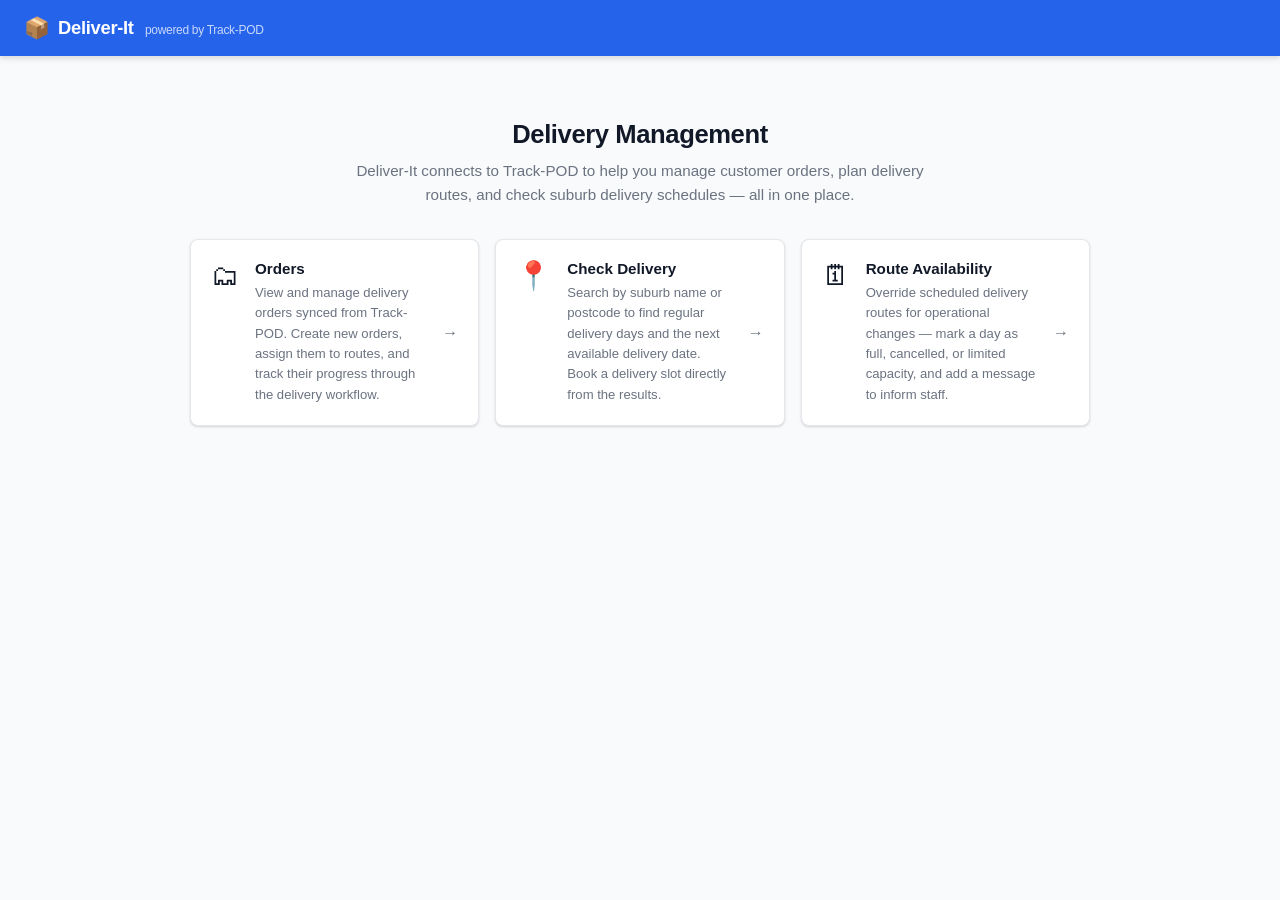
==== templates/home.html @ 315f0d28 "Add homepage with section navigation - New home.html served at / — brief description of the app with" ====
<!DOCTYPE html>
<html lang="en">
<head>
  <meta charset="UTF-8">
  <meta name="viewport" content="width=device-width, initial-scale=1.0">
  <title>Deliver-It</title>
  <link rel="stylesheet" href="/static/css/style.css">
</head>
<body>

<header class="app-header">
  <div style="display:flex;align-items:center;gap:.5rem">
    <span style="font-size:1.3rem">📦</span>
    <h1>Deliver-It <span class="subtitle">powered by Track-POD</span></h1>
  </div>
</header>

<main class="container">

  <div class="home-hero">
    <h2 class="home-title">Delivery Management</h2>
    <p class="home-desc">
      Deliver-It connects to Track-POD to help you manage customer orders,
      plan delivery routes, and check suburb delivery schedules — all in one place.
    </p>
  </div>

  <div class="home-grid">

    <a href="/app" class="home-card">
      <div class="home-card-icon">🗂</div>
      <div class="home-card-body">
        <h3>Orders</h3>
        <p>View and manage delivery orders synced from Track-POD. Create new orders, assign them to routes, and track their progress through the delivery workflow.</p>
      </div>
      <span class="home-card-arrow">→</span>
    </a>

    <a href="/app?open=suburb-search" class="home-card">
      <div class="home-card-icon">📍</div>
      <div class="home-card-body">
        <h3>Check Delivery</h3>
        <p>Search by suburb name or postcode to find regular delivery days and the next available delivery date. Book a delivery slot directly from the results.</p>
      </div>
      <span class="home-card-arrow">→</span>
    </a>

    <a href="/app?open=route-availability" class="home-card">
      <div class="home-card-icon">🗓</div>
      <div class="home-card-body">
        <h3>Route Availability</h3>
        <p>Override scheduled delivery routes for operational changes — mark a day as full, cancelled, or limited capacity, and add a message to inform staff.</p>
      </div>
      <span class="home-card-arrow">→</span>
    </a>

  </div>

</main>

</body>
</html>
---- static/css/style.css ----
/* ============================================================
   Deliver-It — stylesheet
   ============================================================ */

*, *::before, *::after { box-sizing: border-box; margin: 0; padding: 0; }

:root {
  --brand:        #2563eb;
  --brand-dark:   #1d4ed8;
  --brand-light:  #eff6ff;
  --danger:       #dc2626;
  --danger-light: #fef2f2;
  --success:      #16a34a;
  --success-light:#f0fdf4;
  --warn:         #d97706;
  --warn-light:   #fffbeb;
  --new-badge:    #f59e0b;
  --new-badge-bg: #fef3c7;
  --text:         #111827;
  --text-muted:   #6b7280;
  --border:       #e5e7eb;
  --bg:           #f9fafb;
  --surface:      #ffffff;
  --radius:       8px;
  --shadow:       0 1px 3px rgba(0,0,0,.10), 0 1px 2px rgba(0,0,0,.06);
  --shadow-md:    0 4px 6px rgba(0,0,0,.07), 0 2px 4px rgba(0,0,0,.06);
}

body {
  font-family: -apple-system, BlinkMacSystemFont, "Segoe UI", Roboto, Helvetica, Arial, sans-serif;
  font-size: 14px;
  color: var(--text);
  background: var(--bg);
  min-height: 100vh;
}

/* ---- Layout ---- */

.app-header {
  background: var(--brand);
  color: #fff;
  padding: 0 1.5rem;
  height: 56px;
  display: flex;
  align-items: center;
  justify-content: space-between;
  box-shadow: var(--shadow-md);
  position: sticky;
  top: 0;
  z-index: 100;
}

.app-header h1 {
  font-size: 1.15rem;
  font-weight: 700;
  letter-spacing: -.3px;
}

.app-header .subtitle {
  font-size: .75rem;
  opacity: .75;
  margin-left: .4rem;
  font-weight: 400;
}

.header-actions {
  display: flex;
  gap: .5rem;
  align-items: center;
}

.container {
  max-width: 1200px;
  margin: 0 auto;
  padding: 1.5rem;
}

/* ---- Panels / Cards ---- */

.card {
  background: var(--surface);
  border: 1px solid var(--border);
  border-radius: var(--radius);
  box-shadow: var(--shadow);
}

.card-header {
  display: flex;
  align-items: center;
  justify-content: space-between;
  padding: .875rem 1.25rem;
  border-bottom: 1px solid var(--border);
}

.card-header h2 {
  font-size: .9rem;
  font-weight: 600;
}

.card-body {
  padding: 1.25rem;
}

/* ---- Buttons ---- */

.btn {
  display: inline-flex;
  align-items: center;
  gap: .35rem;
  padding: .45rem .9rem;
  border-radius: 6px;
  font-size: .8rem;
  font-weight: 500;
  cursor: pointer;
  border: 1px solid transparent;
  transition: background .15s, opacity .15s;
  text-decoration: none;
  white-space: nowrap;
}

.btn:disabled { opacity: .5; cursor: not-allowed; }

.btn-primary   { background: var(--brand); color: #fff; }
.btn-primary:hover:not(:disabled) { background: var(--brand-dark); }

.btn-outline {
  background: transparent;
  border-color: var(--border);
  color: var(--text);
}
.btn-outline:hover:not(:disabled) { background: var(--bg); }

.btn-ghost {
  background: transparent;
  color: var(--text-muted);
}
.btn-ghost:hover:not(:disabled) { background: var(--bg); color: var(--text); }

.btn-danger    { background: var(--danger); color: #fff; }
.btn-danger:hover:not(:disabled) { opacity: .85; }

.btn-sm { padding: .3rem .65rem; font-size: .75rem; }

/* ---- Filters bar ---- */

.filters {
  display: flex;
  flex-wrap: wrap;
  gap: .625rem;
  align-items: flex-end;
  padding: .875rem 1.25rem;
  border-bottom: 1px solid var(--border);
  background: var(--surface);
  border-radius: var(--radius) var(--radius) 0 0;
}

.filter-group {
  display: flex;
  flex-direction: column;
  gap: .25rem;
}

.filter-group label {
  font-size: .7rem;
  font-weight: 600;
  text-transform: uppercase;
  letter-spacing: .04em;
  color: var(--text-muted);
}

input[type="date"],
input[type="text"],
input[type="number"],
input[type="tel"],
input[type="email"],
input[type="time"],
select,
textarea {
  border: 1px solid var(--border);
  border-radius: 6px;
  padding: .4rem .6rem;
  font-size: .8rem;
  color: var(--text);
  background: var(--surface);
  outline: none;
  transition: border-color .15s;
  width: 100%;
}

input:focus, select:focus, textarea:focus {
  border-color: var(--brand);
  box-shadow: 0 0 0 2px rgba(37,99,235,.15);
}

/* ---- Orders table ---- */

.orders-wrap {
  overflow-x: auto;
}

table {
  width: 100%;
  border-collapse: collapse;
  font-size: .8rem;
}

thead th {
  padding: .6rem .75rem;
  text-align: left;
  font-size: .7rem;
  font-weight: 600;
  text-transform: uppercase;
  letter-spacing: .05em;
  color: var(--text-muted);
  background: var(--bg);
  border-bottom: 1px solid var(--border);
  white-space: nowrap;
}

tbody tr {
  border-bottom: 1px solid var(--border);
  transition: background .1s;
  cursor: pointer;
}

tbody tr:last-child { border-bottom: none; }
tbody tr:hover { background: var(--brand-light); }

tbody tr.is-new { background: var(--new-badge-bg); }
tbody tr.is-new:hover { background: #fde68a44; }

td {
  padding: .625rem .75rem;
  vertical-align: middle;
}

/* ---- Badges ---- */

.badge {
  display: inline-flex;
  align-items: center;
  gap: .25rem;
  padding: .2rem .5rem;
  border-radius: 9999px;
  font-size: .68rem;
  font-weight: 600;
  white-space: nowrap;
}

.badge-new      { background: var(--new-badge-bg); color: var(--new-badge); }
.badge-status   { background: var(--bg); color: var(--text-muted); border: 1px solid var(--border); }
.badge-delivered{ background: var(--success-light); color: var(--success); }
.badge-progress { background: var(--brand-light); color: var(--brand); }
.badge-failed   { background: var(--danger-light); color: var(--danger); }

/* ---- Empty / loading states ---- */

.state-msg {
  text-align: center;
  padding: 3rem 1rem;
  color: var(--text-muted);
}

.state-msg .icon { font-size: 2rem; margin-bottom: .5rem; }

.spinner {
  width: 24px; height: 24px;
  border: 3px solid var(--border);
  border-top-color: var(--brand);
  border-radius: 50%;
  animation: spin .7s linear infinite;
  margin: 0 auto .75rem;
}

@keyframes spin { to { transform: rotate(360deg); } }

/* ---- Detail / Edit panel (slide-over) ---- */

.overlay {
  position: fixed; inset: 0;
  background: rgba(0,0,0,.45);
  z-index: 200;
  display: none;
  align-items: flex-start;
  justify-content: flex-end;
}

.overlay.open { display: flex; }

.slide-panel {
  width: min(520px, 100vw);
  height: 100vh;
  background: var(--surface);
  box-shadow: -4px 0 24px rgba(0,0,0,.15);
  overflow-y: auto;
  display: flex;
  flex-direction: column;
  animation: slideIn .2s ease;
}

@keyframes slideIn {
  from { transform: translateX(100%); }
  to   { transform: translateX(0); }
}

.panel-header {
  padding: 1rem 1.25rem;
  border-bottom: 1px solid var(--border);
  display: flex;
  align-items: center;
  justify-content: space-between;
  gap: .5rem;
  position: sticky;
  top: 0;
  background: var(--surface);
  z-index: 1;
}

.panel-header h2 { font-size: .95rem; font-weight: 700; }

.panel-body {
  padding: 1.25rem;
  flex: 1;
}

.panel-footer {
  padding: 1rem 1.25rem;
  border-top: 1px solid var(--border);
  display: flex;
  gap: .5rem;
  justify-content: flex-end;
  position: sticky;
  bottom: 0;
  background: var(--surface);
}

/* ---- Form grid ---- */

.form-grid {
  display: grid;
  grid-template-columns: 1fr 1fr;
  gap: .875rem;
}

.form-grid .full { grid-column: 1 / -1; }

.form-group {
  display: flex;
  flex-direction: column;
  gap: .3rem;
}

.form-group label {
  font-size: .72rem;
  font-weight: 600;
  color: var(--text-muted);
}

.form-group label .required { color: var(--danger); margin-left: 2px; }

/* ---- Section heading inside panel ---- */

.section-title {
  font-size: .7rem;
  font-weight: 700;
  text-transform: uppercase;
  letter-spacing: .06em;
  color: var(--text-muted);
  padding-bottom: .4rem;
  border-bottom: 1px solid var(--border);
  margin-bottom: .75rem;
}

/* ---- Order items ---- */

.items-list { margin-top: .5rem; }

.item-row {
  display: grid;
  grid-template-columns: 1fr 80px 90px 28px;
  gap: .4rem;
  align-items: center;
  margin-bottom: .4rem;
}

.item-row input { font-size: .78rem; }

.add-item-btn {
  margin-top: .4rem;
  font-size: .75rem;
  color: var(--brand);
  background: none;
  border: none;
  cursor: pointer;
  padding: 0;
  display: inline-flex;
  align-items: center;
  gap: .25rem;
}

.add-item-btn:hover { text-decoration: underline; }

/* ---- Notification toast ---- */

#toast {
  position: fixed;
  bottom: 1.5rem;
  right: 1.5rem;
  z-index: 500;
  display: flex;
  flex-direction: column;
  gap: .5rem;
}

.toast-msg {
  padding: .65rem 1rem;
  border-radius: 8px;
  background: var(--text);
  color: #fff;
  font-size: .8rem;
  box-shadow: var(--shadow-md);
  animation: toastIn .2s ease;
  max-width: 320px;
}

.toast-msg.success { background: var(--success); }
.toast-msg.error   { background: var(--danger); }

@keyframes toastIn { from { opacity: 0; transform: translateY(8px); } }

/* ---- Badge new blinking dot ---- */

.dot-new {
  width: 8px; height: 8px;
  border-radius: 50%;
  background: var(--new-badge);
  display: inline-block;
  animation: pulse 1.5s infinite;
  flex-shrink: 0;
}

@keyframes pulse {
  0%, 100% { opacity: 1; }
  50%       { opacity: .3; }
}

/* ---- Detail view (read-only) ---- */

.detail-field {
  display: flex;
  flex-direction: column;
  gap: .15rem;
  margin-bottom: .75rem;
}

.detail-field .label {
  font-size: .68rem;
  font-weight: 600;
  text-transform: uppercase;
  letter-spacing: .05em;
  color: var(--text-muted);
}

.detail-field .value {
  font-size: .85rem;
  color: var(--text);
  word-break: break-word;
}

.detail-grid {
  display: grid;
  grid-template-columns: 1fr 1fr;
  gap: .5rem 1rem;
}

.detail-grid .full { grid-column: 1 / -1; }

/* ---- Route sections in orders table ---- */

tr.route-section-hdr > td {
  background: var(--bg);
  border-top: 2px solid var(--border);
  padding: .4rem .75rem;
}

tr.route-section-hdr:hover > td { background: var(--bg); }
tr.route-section-hdr { cursor: default; }

.route-section-inner {
  display: flex;
  align-items: center;
  gap: .625rem;
}

.route-section-name {
  font-weight: 700;
  font-size: .82rem;
}

.route-section-meta {
  font-size: .75rem;
  color: var(--text-muted);
}

.badge-route-draft    { background: var(--bg); color: var(--text-muted); border: 1px solid var(--border); }
.badge-route-ready    { background: var(--brand-light); color: var(--brand); }
.badge-route-loaded   { background: var(--warn-light); color: var(--warn); }
.badge-route-progress { background: #fef3c7; color: #b45309; }
.badge-route-closed   { background: var(--success-light); color: var(--success); }

/* ---- Current / next stop highlighting (InProgress routes) ---- */

tbody tr.is-current-stop { background: #fef3c7; }
tbody tr.is-current-stop:hover { background: #fde68a; }
tbody tr.is-next-stop { background: var(--bg); }

.badge-current-stop { background: #f59e0b; color: #fff; }
.badge-next-stop    { background: var(--bg); color: var(--text-muted); border: 1px solid var(--border); }

/* Collapsible route stops */
.route-stop {
  border-bottom: 1px solid var(--border);
}
.route-stop > summary {
  display: flex;
  gap: .75rem;
  padding: .6rem 0;
  cursor: pointer;
  align-items: flex-start;
  list-style: none;
  user-select: none;
}
.route-stop > summary::-webkit-details-marker { display: none; }
.route-stop > summary .stop-chevron {
  margin-left: auto;
  flex-shrink: 0;
  font-size: .65rem;
  color: var(--text-muted);
  transition: transform .15s;
  padding-top: .2rem;
}
.route-stop:not([open]) > summary .stop-chevron { transform: rotate(-90deg); }
.route-stop-orders {
  padding-left: calc(24px + .75rem);
  padding-bottom: .4rem;
}

/* ---- Homepage ---- */

.home-back {
  font-size: 1.3rem;
  text-decoration: none;
  line-height: 1;
  opacity: .9;
  transition: opacity .15s;
}
.home-back:hover { opacity: 1; }

.home-hero {
  max-width: 600px;
  margin: 2.5rem auto 2rem;
  text-align: center;
}

.home-title {
  font-size: 1.6rem;
  font-weight: 700;
  letter-spacing: -.4px;
  margin-bottom: .6rem;
}

.home-desc {
  font-size: .95rem;
  color: var(--text-muted);
  line-height: 1.6;
}

.home-grid {
  display: grid;
  grid-template-columns: repeat(auto-fit, minmax(260px, 1fr));
  gap: 1rem;
  max-width: 900px;
  margin: 0 auto 3rem;
}

.home-card {
  display: flex;
  align-items: flex-start;
  gap: 1rem;
  padding: 1.25rem;
  background: var(--surface);
  border: 1px solid var(--border);
  border-radius: var(--radius);
  box-shadow: var(--shadow);
  text-decoration: none;
  color: var(--text);
  transition: box-shadow .15s, border-color .15s, transform .15s;
}

.home-card:hover {
  box-shadow: var(--shadow-md);
  border-color: var(--brand);
  transform: translateY(-2px);
}

.home-card-icon {
  font-size: 1.75rem;
  line-height: 1;
  flex-shrink: 0;
  margin-top: .1rem;
}

.home-card-body { flex: 1; }

.home-card-body h3 {
  font-size: .95rem;
  font-weight: 700;
  margin-bottom: .35rem;
}

.home-card-body p {
  font-size: .82rem;
  color: var(--text-muted);
  line-height: 1.55;
  margin: 0;
}

.home-card-arrow {
  font-size: 1rem;
  color: var(--text-muted);
  flex-shrink: 0;
  align-self: center;
  transition: color .15s, transform .15s;
}

.home-card:hover .home-card-arrow {
  color: var(--brand);
  transform: translateX(3px);
}

/* ---- Filter nav ---- */

.filter-nav {
  display: flex;
  gap: .5rem;
  align-items: flex-end;
  margin-left: auto;
}

/* ---- Responsive ---- */

@media (max-width: 640px) {
  /* Header */
  .app-header {
    height: auto;
    min-height: 56px;
    flex-wrap: wrap;
    padding: .5rem .75rem;
    gap: .4rem;
  }
  .app-header .subtitle { display: none; }
  .header-actions {
    width: 100%;
    flex-wrap: wrap;
    gap: .35rem;
  }
  .header-actions .btn-sm {
    flex: 1 1 auto;
    justify-content: center;
    min-width: 0;
    padding: .45rem .5rem;
  }

  /* Layout */
  .container { padding: .75rem; }

  /* Filters */
  .filters { flex-direction: column; align-items: stretch; }
  .filter-group { width: 100%; }
  .filter-nav {
    display: flex;
    gap: .35rem;
    margin-left: 0;
    width: 100%;
  }
  .filter-nav .btn { flex: 1; justify-content: center; }

  /* Card header */
  .card-header { flex-direction: column; align-items: flex-start; gap: .5rem; }
  .card-header > div { align-self: flex-end; }
  .card-header > div > p { display: none; }

  /* Orders table — hide less-critical columns */
  table thead th:nth-child(1),
  table tbody td:nth-child(1),
  table thead th:nth-child(4),
  table tbody td:nth-child(4),
  table thead th:nth-child(5),
  table tbody td:nth-child(5) { display: none; }

  /* Forms */
  .form-grid { grid-template-columns: 1fr; }
  .detail-grid { grid-template-columns: 1fr; }

  /* Slide-over → bottom sheet */
  .overlay {
    align-items: flex-end;
    justify-content: stretch;
  }
  .slide-panel {
    width: 100%;
    height: 90dvh;
    height: 90vh;
    border-radius: 16px 16px 0 0;
    box-shadow: 0 -4px 24px rgba(0,0,0,.2);
    animation: slideUp .25s ease;
  }
  .slide-panel::before {
    content: "";
    display: block;
    width: 40px;
    height: 4px;
    border-radius: 2px;
    background: var(--border);
    margin: .6rem auto 0;
    flex-shrink: 0;
  }
  @keyframes slideUp {
    from { transform: translateY(100%); }
    to   { transform: translateY(0); }
  }

  /* Toast — full width */
  #toast { left: .75rem; right: .75rem; bottom: 1rem; }
  .toast-msg { max-width: 100%; }

  /* Buttons — larger tap targets */
  .btn-sm { min-height: 36px; }
}
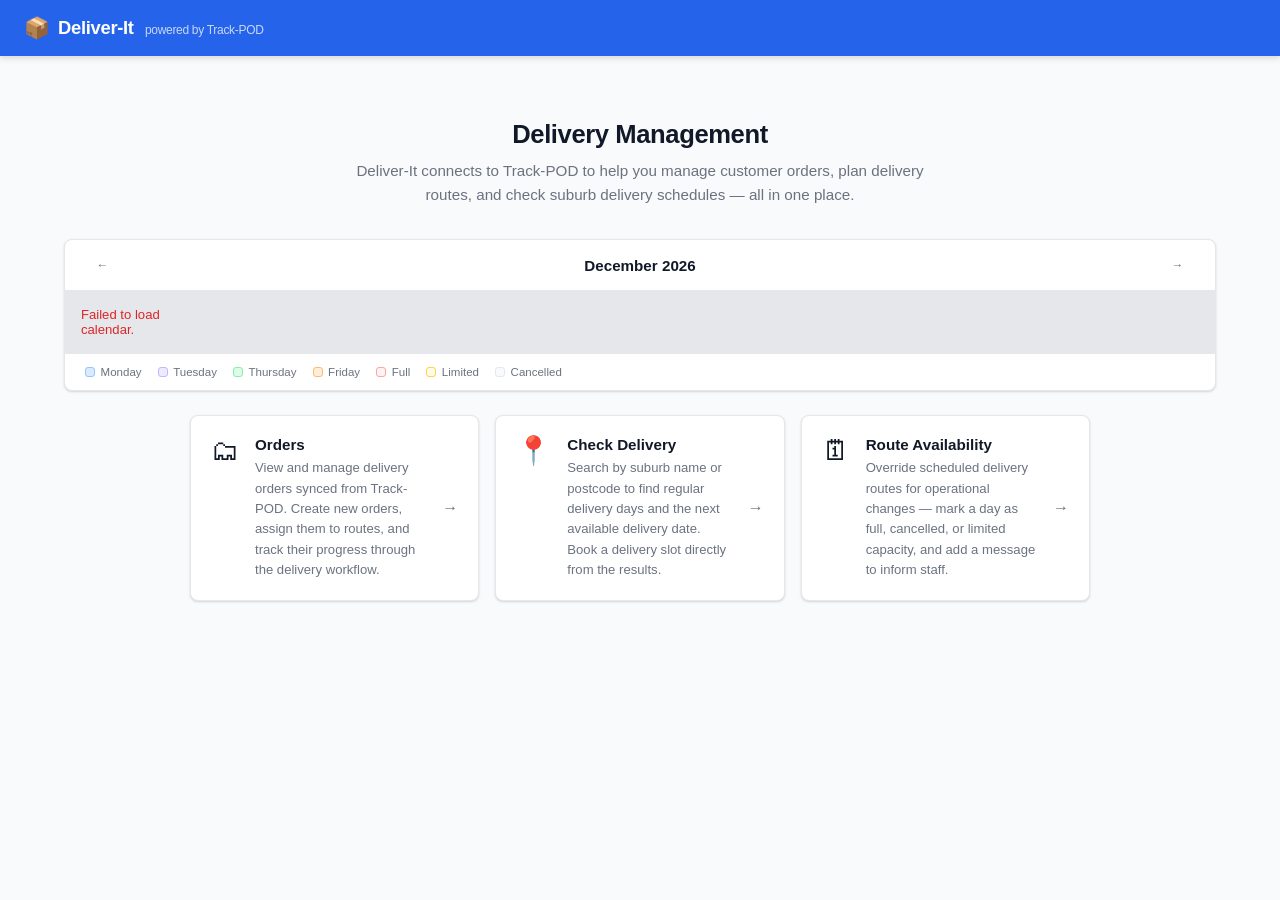
==== commit d2228480: "Add route calendar to homepage - New /api/calendar?year=&month= endpoint returns per-day delivery st" ====
--- a/templates/home.html
+++ b/templates/home.html
@@ -25,6 +25,28 @@
     </p>
   </div>
 
+  <!-- ====== Route Calendar ====== -->
+  <section class="cal-section card">
+    <div class="cal-nav">
+      <button class="btn btn-ghost btn-sm" id="cal-prev">←</button>
+      <h3 id="cal-title" class="cal-month-title"></h3>
+      <button class="btn btn-ghost btn-sm" id="cal-next">→</button>
+    </div>
+    <div id="cal-grid" class="cal-grid">
+      <div class="cal-loading"><div class="spinner"></div></div>
+    </div>
+    <div class="cal-legend">
+      <span class="cal-legend-item"><span class="cal-dot area-monday"></span>Monday</span>
+      <span class="cal-legend-item"><span class="cal-dot area-tuesday"></span>Tuesday</span>
+      <span class="cal-legend-item"><span class="cal-dot area-thursday"></span>Thursday</span>
+      <span class="cal-legend-item"><span class="cal-dot area-friday"></span>Friday</span>
+      <span class="cal-legend-item"><span class="cal-dot status-full"></span>Full</span>
+      <span class="cal-legend-item"><span class="cal-dot status-limited"></span>Limited</span>
+      <span class="cal-legend-item"><span class="cal-dot status-cancelled"></span>Cancelled</span>
+    </div>
+  </section>
+
+  <!-- ====== Section cards ====== -->
   <div class="home-grid">
 
     <a href="/app" class="home-card">
@@ -58,5 +80,132 @@
 
 </main>
 
+<script>
+(function () {
+  "use strict";
+
+  const AREA_SHORT = { Monday: "Mon", Tuesday: "Tue", Thursday: "Thu", Friday: "Fri" };
+  const MONTH_NAMES = [
+    "January","February","March","April","May","June",
+    "July","August","September","October","November","December"
+  ];
+  const DAY_HEADERS = ["Mon","Tue","Wed","Thu","Fri","Sat","Sun"];
+
+  let calYear, calMonth;
+
+  function initMonth() {
+    const now = new Date();
+    calYear  = now.getFullYear();
+    calMonth = now.getMonth() + 1; // 1-based
+  }
+
+  function updateTitle() {
+    document.getElementById("cal-title").textContent =
+      `${MONTH_NAMES[calMonth - 1]} ${calYear}`;
+  }
+
+  async function loadCalendar() {
+    updateTitle();
+    const grid = document.getElementById("cal-grid");
+    grid.innerHTML = '<div class="cal-loading"><div class="spinner"></div></div>';
+
+    let data;
+    try {
+      const res = await fetch(`/api/calendar?year=${calYear}&month=${calMonth}`);
+      if (!res.ok) throw new Error(res.statusText);
+      data = await res.json();
+    } catch (e) {
+      grid.innerHTML = `<p style="padding:1rem;color:var(--danger);font-size:.82rem">Failed to load calendar.</p>`;
+      return;
+    }
+
+    renderGrid(data);
+  }
+
+  function renderGrid(data) {
+    const grid = document.getElementById("cal-grid");
+    const today = new Date().toISOString().slice(0, 10);
+
+    // Day-of-week headers
+    let html = DAY_HEADERS.map(d =>
+      `<div class="cal-header-cell">${d}</div>`
+    ).join("");
+
+    // Determine the first day of the month and pad with empty cells
+    // JS Date: 0=Sun…6=Sat; we want Mon=0…Sun=6
+    const firstDate = new Date(calYear, calMonth - 1, 1);
+    const firstDow  = (firstDate.getDay() + 6) % 7; // Mon-based offset
+    const daysInMonth = new Date(calYear, calMonth, 0).getDate();
+
+    for (let pad = 0; pad < firstDow; pad++) {
+      html += `<div class="cal-cell cal-cell-empty"></div>`;
+    }
+
+    for (let day = 1; day <= daysInMonth; day++) {
+      const iso  = `${calYear}-${String(calMonth).padStart(2,"0")}-${String(day).padStart(2,"0")}`;
+      const info = data[iso] || {};
+      const { area, status, message, holiday } = info;
+
+      const isToday   = iso === today;
+      const isWeekend = !area && !holiday;
+      const isPast    = iso < today;
+
+      let classes = "cal-cell";
+      if (isToday)   classes += " cal-today";
+      if (isPast)    classes += " cal-past";
+      if (isWeekend) classes += " cal-weekend";
+      if (holiday)   classes += " cal-holiday";
+
+      let areaChip = "";
+      if (area) {
+        const areaClass = `area-${area.toLowerCase()}`;
+        const statusClass = (status && status !== "normal") ? ` status-${status}` : "";
+        const label = AREA_SHORT[area] || area;
+        areaChip = `<span class="cal-chip ${areaClass}${statusClass}" title="${escHtml(message || status)}">${label}</span>`;
+      } else if (holiday) {
+        areaChip = `<span class="cal-chip cal-chip-holiday" title="WA Public Holiday">Holiday</span>`;
+      }
+
+      const link = area ? `/app?date=${iso}` : null;
+      const inner = `
+        <span class="cal-day-num">${day}</span>
+        ${areaChip}
+      `;
+
+      if (link) {
+        html += `<a href="${link}" class="${classes}">${inner}</a>`;
+      } else {
+        html += `<div class="${classes}">${inner}</div>`;
+      }
+    }
+
+    grid.innerHTML = html;
+  }
+
+  function escHtml(s) {
+    return String(s || "")
+      .replace(/&/g, "&amp;")
+      .replace(/</g, "&lt;")
+      .replace(/>/g, "&gt;")
+      .replace(/"/g, "&quot;");
+  }
+
+  document.getElementById("cal-prev").addEventListener("click", () => {
+    calMonth--;
+    if (calMonth < 1) { calMonth = 12; calYear--; }
+    loadCalendar();
+  });
+
+  document.getElementById("cal-next").addEventListener("click", () => {
+    calMonth++;
+    if (calMonth > 12) { calMonth = 1; calYear++; }
+    loadCalendar();
+  });
+
+  initMonth();
+  loadCalendar();
+})();
+</script>
+
 </body>
 </html>
--- a/static/css/style.css
+++ b/static/css/style.css
@@ -543,6 +543,160 @@
 .route-stop-orders {
   padding-left: calc(24px + .75rem);
   padding-bottom: .4rem;
+}
+
+/* ---- Route Calendar ---- */
+
+.cal-section {
+  margin-bottom: 1.5rem;
+}
+
+.cal-nav {
+  display: flex;
+  align-items: center;
+  justify-content: space-between;
+  padding: .75rem 1.25rem;
+  border-bottom: 1px solid var(--border);
+}
+
+.cal-month-title {
+  font-size: .95rem;
+  font-weight: 700;
+  min-width: 160px;
+  text-align: center;
+}
+
+.cal-grid {
+  display: grid;
+  grid-template-columns: repeat(7, 1fr);
+  gap: 1px;
+  background: var(--border);
+  border-bottom: 1px solid var(--border);
+}
+
+.cal-loading {
+  grid-column: 1 / -1;
+  display: flex;
+  justify-content: center;
+  padding: 2rem;
+  background: var(--surface);
+}
+
+.cal-header-cell {
+  background: var(--bg);
+  padding: .4rem .5rem;
+  font-size: .68rem;
+  font-weight: 700;
+  text-transform: uppercase;
+  letter-spacing: .05em;
+  color: var(--text-muted);
+  text-align: center;
+}
+
+.cal-cell {
+  background: var(--surface);
+  min-height: 60px;
+  padding: .4rem .5rem;
+  display: flex;
+  flex-direction: column;
+  align-items: flex-start;
+  gap: .3rem;
+  text-decoration: none;
+  color: var(--text);
+  transition: background .1s;
+}
+
+a.cal-cell:hover { background: var(--brand-light); }
+
+.cal-cell-empty { background: var(--bg); }
+.cal-weekend    { background: var(--bg); }
+.cal-holiday    { background: #fffbeb; }
+
+.cal-past .cal-day-num { color: var(--text-muted); }
+.cal-past .cal-chip    { opacity: .55; }
+
+.cal-today { background: var(--brand-light) !important; }
+.cal-today .cal-day-num {
+  background: var(--brand);
+  color: #fff;
+  border-radius: 50%;
+  width: 20px;
+  height: 20px;
+  display: flex;
+  align-items: center;
+  justify-content: center;
+  font-size: .7rem;
+}
+
+.cal-day-num {
+  font-size: .75rem;
+  font-weight: 600;
+  color: var(--text);
+  line-height: 1;
+}
+
+/* Area chips */
+.cal-chip {
+  font-size: .65rem;
+  font-weight: 700;
+  padding: .15rem .4rem;
+  border-radius: 4px;
+  white-space: nowrap;
+  line-height: 1.4;
+}
+
+.area-monday    { background: #dbeafe; color: #1e40af; }
+.area-tuesday   { background: #ede9fe; color: #5b21b6; }
+.area-thursday  { background: #dcfce7; color: #15803d; }
+.area-friday    { background: #ffedd5; color: #c2410c; }
+.cal-chip-holiday { background: #fef9c3; color: #854d0e; }
+
+/* Override status modifiers on chips */
+.cal-chip.status-full      { background: var(--danger-light); color: var(--danger); }
+.cal-chip.status-limited   { background: var(--warn-light);   color: var(--warn);   }
+.cal-chip.status-cancelled {
+  background: var(--bg);
+  color: var(--text-muted);
+  text-decoration: line-through;
+}
+.cal-chip.status-rescheduled { background: #f0fdf4; color: var(--success); }
+
+/* Legend */
+.cal-legend {
+  display: flex;
+  flex-wrap: wrap;
+  gap: .5rem 1rem;
+  padding: .75rem 1.25rem;
+}
+
+.cal-legend-item {
+  display: flex;
+  align-items: center;
+  gap: .35rem;
+  font-size: .72rem;
+  color: var(--text-muted);
+}
+
+.cal-dot {
+  display: inline-block;
+  width: 10px;
+  height: 10px;
+  border-radius: 3px;
+  flex-shrink: 0;
+}
+
+.cal-dot.area-monday    { background: #dbeafe; border: 1px solid #93c5fd; }
+.cal-dot.area-tuesday   { background: #ede9fe; border: 1px solid #c4b5fd; }
+.cal-dot.area-thursday  { background: #dcfce7; border: 1px solid #86efac; }
+.cal-dot.area-friday    { background: #ffedd5; border: 1px solid #fdba74; }
+.cal-dot.status-full    { background: var(--danger-light); border: 1px solid #fca5a5; }
+.cal-dot.status-limited { background: var(--warn-light);   border: 1px solid #fcd34d; }
+.cal-dot.status-cancelled { background: var(--bg);         border: 1px solid var(--border); }
+
+/* Calendar mobile */
+@media (max-width: 640px) {
+  .cal-cell { min-height: 44px; padding: .3rem; }
+  .cal-chip { font-size: .6rem; padding: .1rem .3rem; }
 }
 
 /* ---- Homepage ---- */
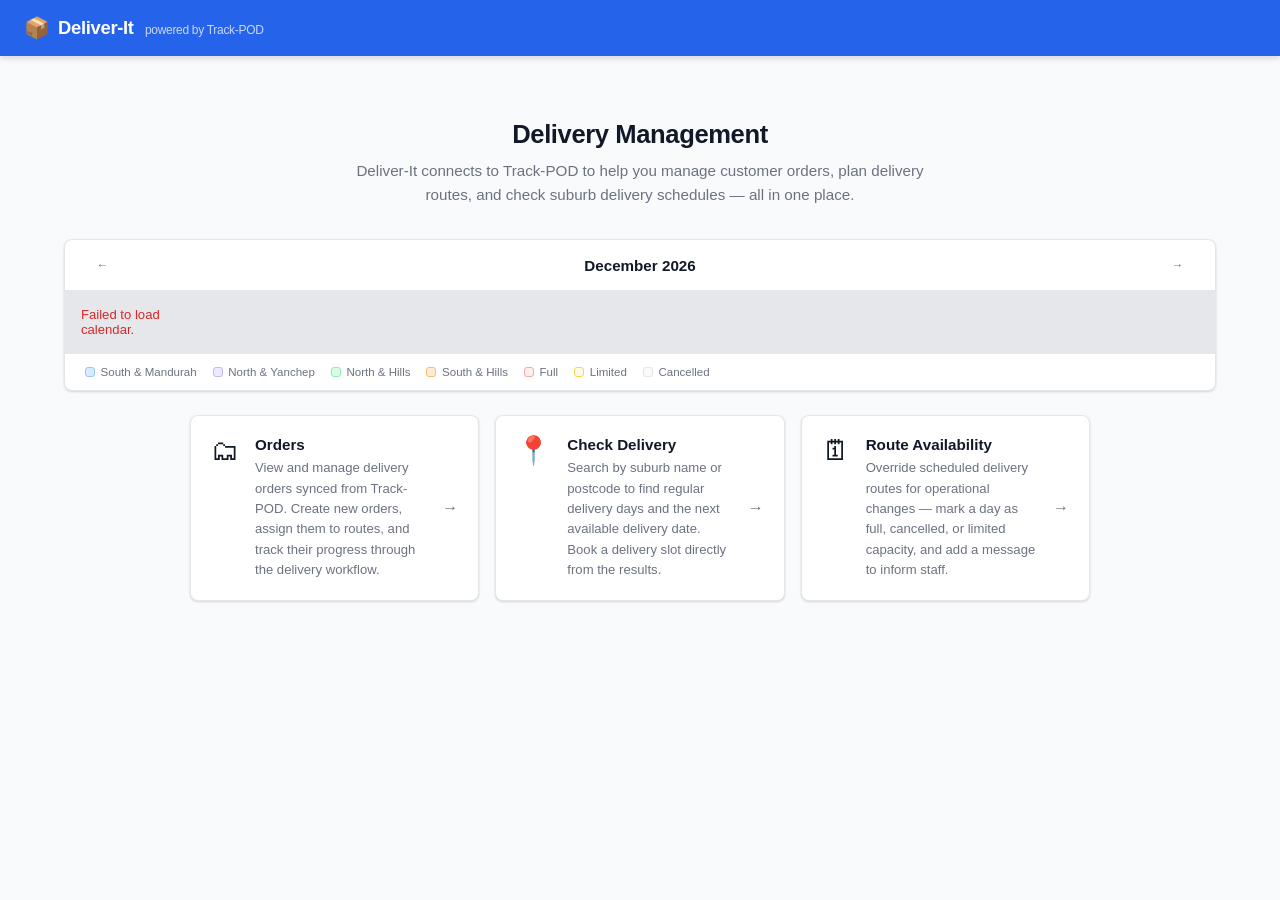
==== commit 0461eeb1: "Rename routing areas to geographic labels throughout UI Monday    → South & Mandurah Tuesday   → Nor" ====
--- a/templates/home.html
+++ b/templates/home.html
@@ -36,10 +36,10 @@
       <div class="cal-loading"><div class="spinner"></div></div>
     </div>
     <div class="cal-legend">
-      <span class="cal-legend-item"><span class="cal-dot area-monday"></span>Monday</span>
-      <span class="cal-legend-item"><span class="cal-dot area-tuesday"></span>Tuesday</span>
-      <span class="cal-legend-item"><span class="cal-dot area-thursday"></span>Thursday</span>
-      <span class="cal-legend-item"><span class="cal-dot area-friday"></span>Friday</span>
+      <span class="cal-legend-item"><span class="cal-dot area-monday"></span>South &amp; Mandurah</span>
+      <span class="cal-legend-item"><span class="cal-dot area-tuesday"></span>North &amp; Yanchep</span>
+      <span class="cal-legend-item"><span class="cal-dot area-thursday"></span>North &amp; Hills</span>
+      <span class="cal-legend-item"><span class="cal-dot area-friday"></span>South &amp; Hills</span>
       <span class="cal-legend-item"><span class="cal-dot status-full"></span>Full</span>
       <span class="cal-legend-item"><span class="cal-dot status-limited"></span>Limited</span>
       <span class="cal-legend-item"><span class="cal-dot status-cancelled"></span>Cancelled</span>
@@ -84,7 +84,18 @@
 (function () {
   "use strict";
 
-  const AREA_SHORT = { Monday: "Mon", Tuesday: "Tue", Thursday: "Thu", Friday: "Fri" };
+  const AREA_LABELS = {
+    Monday:   "South & Mandurah",
+    Tuesday:  "North & Yanchep",
+    Thursday: "North & Hills",
+    Friday:   "South & Hills",
+  };
+  const AREA_SHORT = {
+    Monday:   "S.Man",
+    Tuesday:  "N.Yan",
+    Thursday: "N.Hls",
+    Friday:   "S.Hls",
+  };
   const MONTH_NAMES = [
     "January","February","March","April","May","June",
     "July","August","September","October","November","December"
@@ -160,8 +171,10 @@
       if (area) {
         const areaClass = `area-${area.toLowerCase()}`;
         const statusClass = (status && status !== "normal") ? ` status-${status}` : "";
-        const label = AREA_SHORT[area] || area;
-        areaChip = `<span class="cal-chip ${areaClass}${statusClass}" title="${escHtml(message || status)}">${label}</span>`;
+        const label    = AREA_SHORT[area] || area;
+        const fullName = AREA_LABELS[area] || area;
+        const tipText  = message ? `${fullName} — ${message}` : fullName;
+        areaChip = `<span class="cal-chip ${areaClass}${statusClass}" title="${escHtml(tipText)}">${label}</span>`;
       } else if (holiday) {
         areaChip = `<span class="cal-chip cal-chip-holiday" title="WA Public Holiday">Holiday</span>`;
       }
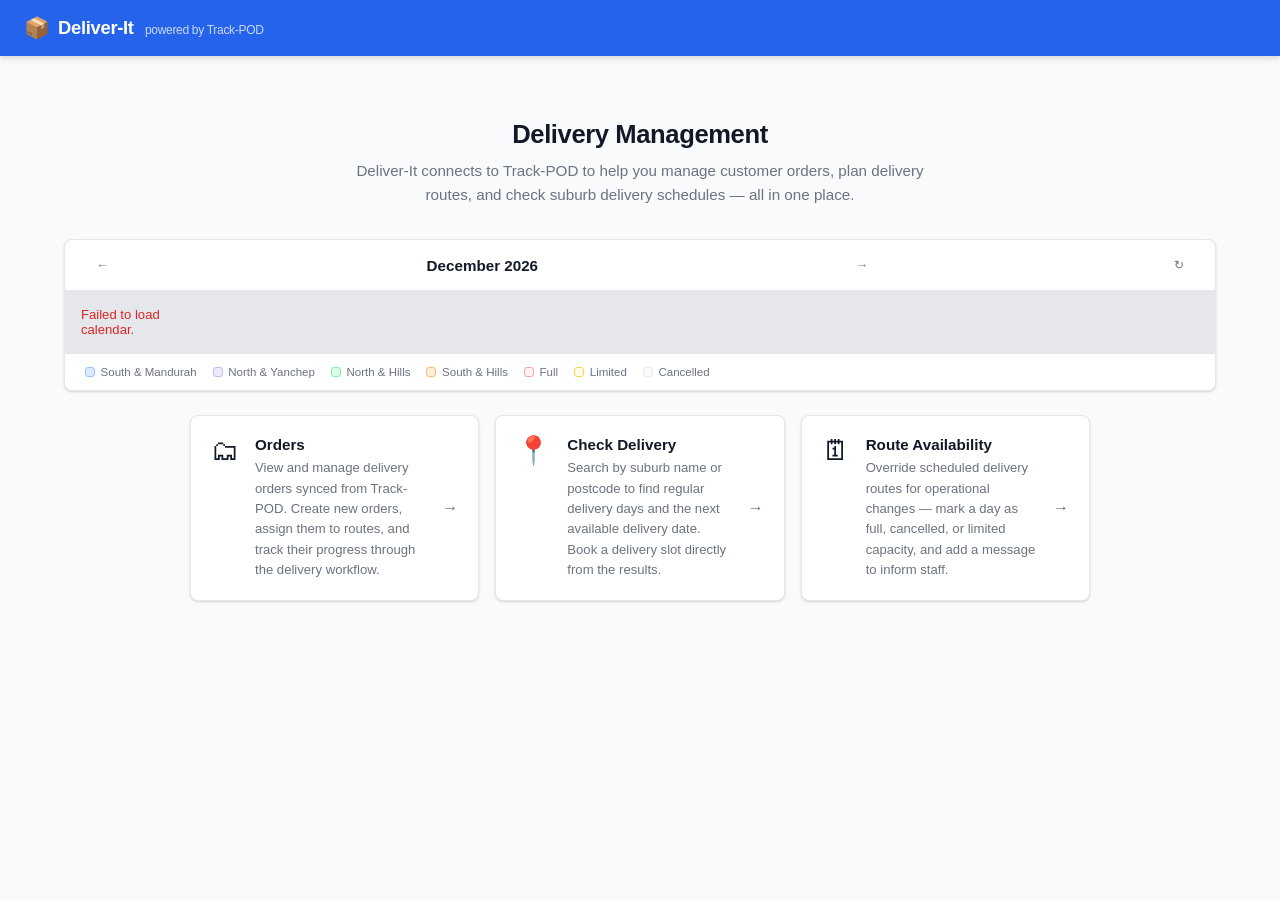
==== commit b53b9dee: "Cache /api/calendar responses for 30 minutes; add manual refresh button - _build_calendar() extracte" ====
--- a/templates/home.html
+++ b/templates/home.html
@@ -31,6 +31,7 @@
       <button class="btn btn-ghost btn-sm" id="cal-prev">←</button>
       <h3 id="cal-title" class="cal-month-title"></h3>
       <button class="btn btn-ghost btn-sm" id="cal-next">→</button>
+      <button class="btn btn-ghost btn-sm" id="cal-refresh" title="Refresh calendar data">↻</button>
     </div>
     <div id="cal-grid" class="cal-grid">
       <div class="cal-loading"><div class="spinner"></div></div>
@@ -115,27 +116,46 @@
       `${MONTH_NAMES[calMonth - 1]} ${calYear}`;
   }
 
-  async function loadCalendar() {
+  async function loadCalendar(forceRefresh = false) {
     updateTitle();
-    const grid = document.getElementById("cal-grid");
-    grid.innerHTML = '<div class="cal-loading"><div class="spinner"></div></div>';
-
-    let data;
-    try {
-      const res = await fetch(`/api/calendar?year=${calYear}&month=${calMonth}`);
-      if (!res.ok) throw new Error(res.statusText);
-      data = await res.json();
-    } catch (e) {
+    const grid        = document.getElementById("cal-grid");
+    const refreshBtn  = document.getElementById("cal-refresh");
+    grid.innerHTML    = '<div class="cal-loading"><div class="spinner"></div></div>';
+    refreshBtn.classList.add("spinning");
+
+    const todayIso = new Date().toISOString().slice(0, 10);
+    const isCurrentMonth = calYear === new Date().getFullYear()
+                        && calMonth === new Date().getMonth() + 1;
+
+    const calUrl = `/api/calendar?year=${calYear}&month=${calMonth}`
+                 + (forceRefresh ? "&refresh=1" : "");
+
+    const [calRes, routesRes] = await Promise.allSettled([
+      fetch(calUrl),
+      isCurrentMonth ? fetch(`/api/routes?date=${todayIso}`) : Promise.resolve(null),
+    ]);
+
+    refreshBtn.classList.remove("spinning");
+
+    if (calRes.status === "rejected" || !calRes.value.ok) {
       grid.innerHTML = `<p style="padding:1rem;color:var(--danger);font-size:.82rem">Failed to load calendar.</p>`;
       return;
     }
 
-    renderGrid(data);
-  }
-
-  function renderGrid(data) {
+    const data = await calRes.value.json();
+    let todayDone = false;
+    if (routesRes.status === "fulfilled" && routesRes.value && routesRes.value.ok) {
+      const routes = await routesRes.value.json();
+      if (Array.isArray(routes) && routes.length > 0) {
+        todayDone = routes.every(r => r.Status === "Closed");
+      }
+    }
+
+    renderGrid(data, todayIso, todayDone);
+  }
+
+  function renderGrid(data, today, todayDone) {
     const grid = document.getElementById("cal-grid");
-    const today = new Date().toISOString().slice(0, 10);
 
     // Day-of-week headers
     let html = DAY_HEADERS.map(d =>
@@ -159,10 +179,10 @@
 
       const isToday   = iso === today;
       const isWeekend = !area && !holiday;
-      const isPast    = iso < today;
+      const isPast    = iso < today || (isToday && todayDone);
 
       let classes = "cal-cell";
-      if (isToday)   classes += " cal-today";
+      if (isToday && !todayDone) classes += " cal-today";
       if (isPast)    classes += " cal-past";
       if (isWeekend) classes += " cal-weekend";
       if (holiday)   classes += " cal-holiday";
@@ -215,8 +235,20 @@
     loadCalendar();
   });
 
+  document.getElementById("cal-refresh").addEventListener("click", () => {
+    loadCalendar(true);
+  });
+
   initMonth();
   loadCalendar();
+
+  // Auto-refresh the current month every 30 minutes
+  setInterval(() => {
+    const now = new Date();
+    if (calYear === now.getFullYear() && calMonth === now.getMonth() + 1) {
+      loadCalendar(true);
+    }
+  }, 30 * 60 * 1000);
 })();
 </script>
 
--- a/static/css/style.css
+++ b/static/css/style.css
@@ -551,6 +551,8 @@
   margin-bottom: 1.5rem;
 }
 
+#cal-refresh.spinning { animation: spin .7s linear infinite; }
+
 .cal-nav {
   display: flex;
   align-items: center;
@@ -610,10 +612,16 @@
 
 .cal-cell-empty { background: var(--bg); }
 .cal-weekend    { background: var(--bg); }
-.cal-holiday    { background: #fffbeb; }
-
-.cal-past .cal-day-num { color: var(--text-muted); }
-.cal-past .cal-chip    { opacity: .55; }
+.cal-holiday    { background: var(--bg); }
+
+/* Dim past days, weekends, and holidays */
+.cal-past .cal-day-num,
+.cal-weekend .cal-day-num,
+.cal-holiday .cal-day-num { color: var(--text-muted); }
+
+.cal-past .cal-chip,
+.cal-weekend .cal-chip,
+.cal-holiday .cal-chip    { opacity: .45; }
 
 .cal-today { background: var(--brand-light) !important; }
 .cal-today .cal-day-num {
